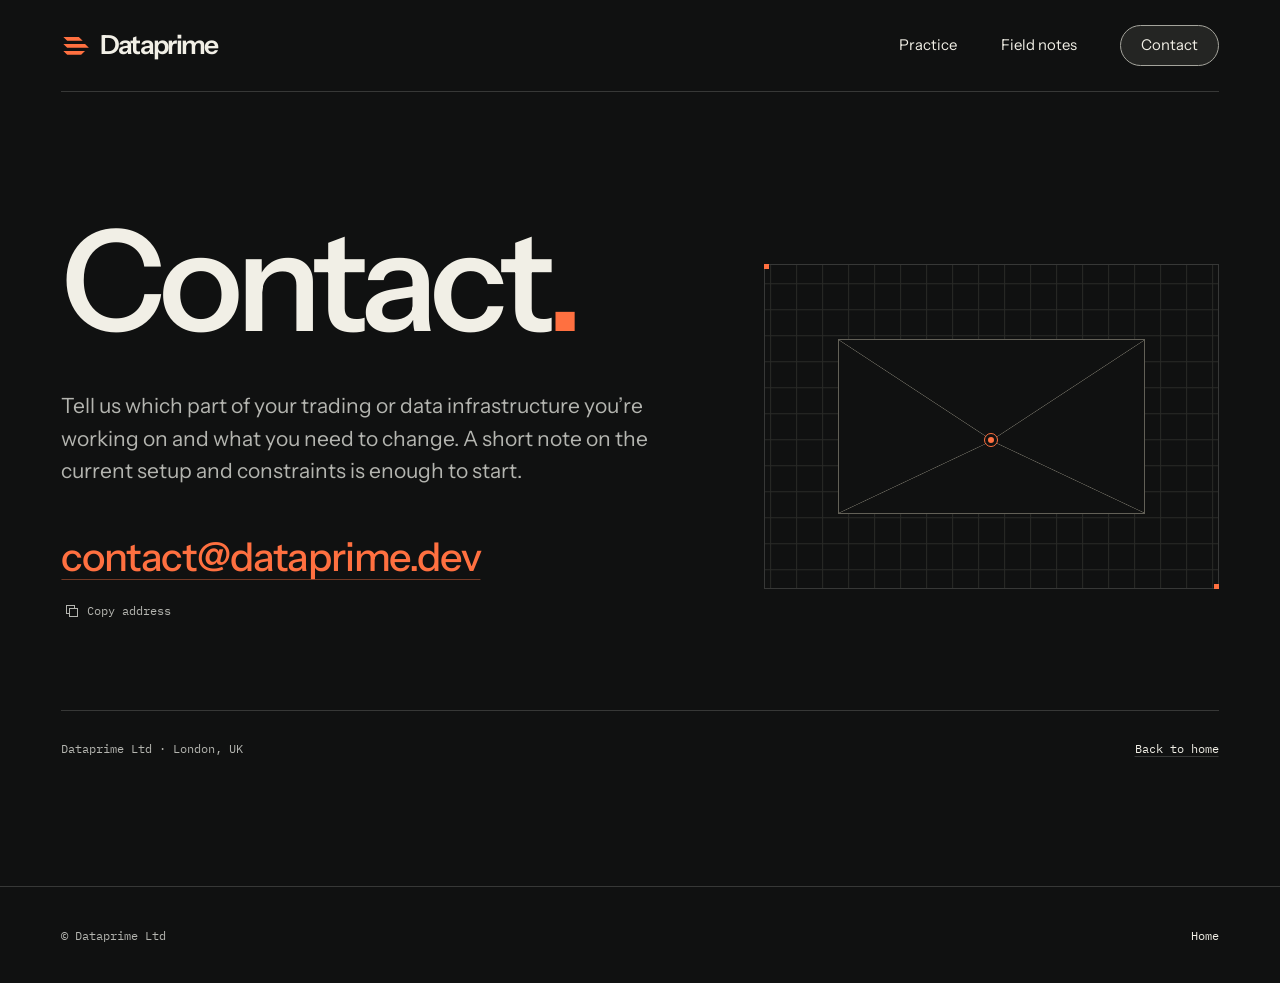
==== contact/index.html @ cd297ae4 "Rebuild Dataprime around trading infrastructure consultancy" ====
<!doctype html>
<html lang="en-GB">
  <head>
    <meta charset="utf-8">
    <meta name="viewport" content="width=device-width, initial-scale=1">
    <meta name="description" content="Contact Dataprime Ltd about trading systems, market data, or production infrastructure.">
    <meta name="theme-color" content="#101111">
    <title>Contact — Dataprime</title>
    <link rel="canonical" href="https://dataprime.dev/contact/">
    <link rel="icon" href="/assets/favicon.svg" type="image/svg+xml">
    <link rel="preload" href="/assets/fonts/instrument-sans-latin.woff2" as="font" type="font/woff2" crossorigin>
    <link rel="stylesheet" href="/styles.css">
    <link rel="stylesheet" href="/contact/contact.css">
    <script src="/contact/contact.js" defer></script>
  </head>
  <body class="contact-page">
    <a class="skip-link" href="#main">Skip to content</a>
    <header class="masthead">
      <div class="wrap nav-row">
        <a class="wordmark" href="/" aria-label="Dataprime home"><img src="/assets/mark.svg" alt="" width="31" height="31">Dataprime</a>
        <nav class="primary-nav" aria-label="Main navigation">
          <a href="/#practice">Practice</a>
          <a href="/#notes">Field notes</a>
          <a class="contact-link" href="/contact/" aria-current="page">Contact</a>
        </nav>
      </div>
    </header>

    <main class="wrap contact-main" id="main" tabindex="-1">
      <div class="contact-grid">
        <div class="contact-intro">
          <h1>Contact<span aria-hidden="true">.</span></h1>
          <p>Tell us which part of your trading or data infrastructure you’re working on and what you need to change. A short note on the current setup and constraints is enough to start.</p>
          <div class="contact-address">
            <a class="email-link" href="mailto:contact@dataprime.dev">contact@dataprime.dev</a>
          </div>
          <div class="contact-actions" hidden>
            <button class="copy-address" type="button"><span class="copy-icon" aria-hidden="true"></span><span>Copy address</span></button>
            <span class="copy-status" role="status"></span>
          </div>
        </div>

        <div class="envelope-grid" aria-hidden="true">
          <div class="envelope"><span></span></div>
        </div>
      </div>

      <div class="contact-details">
        <p>Dataprime Ltd · London, UK</p>
        <a href="/">Back to home</a>
      </div>
    </main>

    <footer class="site-footer">
      <div class="wrap footer-row">
        <span>© Dataprime Ltd</span>
        <a href="/">Home</a>
      </div>
    </footer>
  </body>
</html>
---- styles.css ----
@font-face {
  font-family: "Instrument Sans";
  src: url("/assets/fonts/instrument-sans-latin.woff2") format("woff2");
  font-style: normal;
  font-weight: 400 700;
  font-display: swap;
}
@font-face {
  font-family: "IBM Plex Mono";
  src: url("/assets/fonts/ibm-plex-mono-latin.woff2") format("woff2");
  font-style: normal;
  font-weight: 400;
  font-display: swap;
}
:root {
  color-scheme: dark;
  --sans: "Instrument Sans", Arial, sans-serif;
  --mono: "IBM Plex Mono", ui-monospace, monospace;
  --bg: #101111;
  --ink: #f1efe6;
  --muted: #b4b5b0;
  --orange: #ff7040;
  --rule: #373837;
  --gutter: clamp(1.25rem, 4.8vw, 5.5rem);
}
*,
*::before,
*::after {
  box-sizing: border-box;
}
html {
  scroll-behavior: smooth;
  scroll-padding-top: 1.5rem;
}
body {
  margin: 0;
  background: var(--bg);
  color: var(--ink);
  font-family: var(--sans);
  font-size: 1rem;
  line-height: 1.5;
  -webkit-font-smoothing: antialiased;
}
[hidden]:not(.practice-panel) {
  display: none !important;
}
img,
svg {
  vertical-align: middle;
}
button,
input {
  font: inherit;
}
a {
  color: inherit;
  text-decoration: none;
}
button {
  color: inherit;
  cursor: pointer;
}
button:focus-visible,
a:focus-visible,
summary:focus-visible,
[tabindex="0"]:focus-visible {
  outline: 2px solid var(--orange);
  outline-offset: 5px;
}
::selection {
  background: #ff956c;
  color: #131414;
}
.wrap {
  width: min(100% - var(--gutter) * 2, 92rem);
  margin-inline: auto;
}
.skip-link {
  position: fixed;
  z-index: 30;
  left: 1rem;
  top: 1rem;
  background: var(--ink);
  color: var(--bg);
  padding: 0.7rem 1rem;
  transform: translateY(-180%);
}
.skip-link:focus {
  transform: none;
}
.masthead {
  position: relative;
  z-index: 3;
}
.nav-row {
  height: 5.75rem;
  display: flex;
  align-items: center;
  justify-content: space-between;
  border-bottom: 1px solid var(--rule);
  gap: 1.25rem;
}
.wordmark {
  display: inline-flex;
  align-items: center;
  gap: 0.48rem;
  font-size: 1.64rem;
  font-weight: 620;
  letter-spacing: -0.065em;
  line-height: 1;
  white-space: nowrap;
}
.wordmark img {
  width: 1.92rem;
  height: auto;
}
.primary-nav {
  display: flex;
  align-items: center;
  gap: clamp(1.6rem, 3.4vw, 3.8rem);
  font-size: 0.93rem;
  line-height: 1;
}
.primary-nav a {
  display: inline-flex;
  min-height: 44px;
  align-items: center;
  transition: color 0.18s;
}
.primary-nav a:hover,
.footer-row a:hover {
  color: var(--orange);
}
.primary-nav .contact-link {
  min-height: 2.55rem;
  padding: 0 1.23rem;
  border: 1px solid #64645e;
  border-radius: 3rem;
  transition:
    background 0.18s,
    color 0.18s,
    border-color 0.18s;
}
.primary-nav .contact-link:hover,
.primary-nav .contact-link[aria-current] {
  color: var(--ink);
  background: #242523;
  border-color: #a4a49c;
}
.hero {
  overflow: hidden;
}
.hero-grid {
  position: relative;
  display: grid;
  grid-template-columns: 47% 53%;
  min-height: clamp(32rem, 42vw, 45rem);
  align-items: center;
  isolation: isolate;
}
.hero-copy {
  position: relative;
  z-index: 1;
  pointer-events: none;
  padding: clamp(4.5rem, 6.1vw, 7.15rem) 0 clamp(4.6rem, 6.2vw, 7.3rem);
}
.hero-copy a {
  pointer-events: auto;
}
.kicker {
  display: flex;
  align-items: center;
  gap: 0.68rem;
  margin: 0 0 1.9rem;
  font-family: var(--mono);
  font-size: 0.75rem;
  line-height: 1.5;
  letter-spacing: 0.085em;
  text-transform: uppercase;
  color: #cecec7;
}
.signal-icon {
  height: 15px;
  display: inline-flex;
  align-items: center;
  gap: 2px;
  color: var(--orange);
}
.signal-icon i {
  width: 2px;
  height: 5px;
  background: currentColor;
}
.signal-icon i:nth-child(2) {
  height: 10px;
}
.signal-icon i:nth-child(3) {
  height: 15px;
}
.signal-icon i:nth-child(4) {
  height: 8px;
}
h1,
h2,
h3,
p {
  text-wrap: pretty;
}
.hero h1 {
  font-size: clamp(5rem, 7.65vw, 8.7rem);
  line-height: 0.92;
  letter-spacing: -0.065em;
  word-spacing: 0.015em;
  font-weight: 520;
  margin: 0 0 1.55rem;
  text-wrap: initial;
}
.hero h1 > span {
  white-space: nowrap;
}
.stop {
  color: var(--orange);
}
.hero-lead {
  font-size: clamp(1.055rem, 1.28vw, 1.32rem);
  font-weight: 400;
  line-height: 1.48;
  max-width: 28rem;
  color: #bbbbb5;
  margin: 0 0 2.04rem;
}
.practice-link {
  display: inline-flex;
  align-items: center;
  gap: 0.74rem;
  padding: 0.78rem 1.16rem 0.78rem 1.03rem;
  background: var(--ink);
  color: #171817;
  border: 1px solid var(--ink);
  border-radius: 0.25rem;
  font-size: 0.9rem;
  font-weight: 580;
  transition:
    background 0.2s,
    border-color 0.2s;
}
.practice-link:hover {
  background: var(--orange);
  border-color: var(--orange);
}
.link-symbol {
  display: grid;
  gap: 2px;
  align-items: center;
  width: 13px;
}
.link-symbol i {
  display: block;
  height: 1.5px;
  background: currentColor;
  width: 8px;
}
.link-symbol i:nth-child(2) {
  width: 13px;
}
.link-symbol i:nth-child(3) {
  width: 10px;
}
.study {
  align-self: stretch;
  margin: 0;
  position: relative;
  min-width: 0;
  isolation: isolate;
}
.study-viewport {
  position: absolute;
  inset: 0 calc(-1 * var(--gutter)) 0 -9%;
  z-index: -1;
  overflow: hidden;
}
.assembly-view,
.assembly-view img,
.section-view {
  display: block;
  height: 100%;
  width: 100%;
  object-fit: cover;
}
.study-viewport {
  background: var(--bg);
}
.assembly-view {
  mix-blend-mode: lighten;
  mask-image:
    linear-gradient(90deg, transparent, #000 13%, #000 98%),
    linear-gradient(180deg, transparent, #000 9%, #000 84%, transparent);
  mask-composite: intersect;
}
.assembly-view img {
  object-position: 51% 51%;
}
.section-view {
  object-fit: contain;
  padding: 2rem 6% 4rem 4%;
}
.study-caption {
  position: absolute;
  bottom: 1.4rem;
  left: 2.2%;
  right: 0;
  display: flex;
  align-items: center;
  justify-content: space-between;
  gap: 1rem;
  font-family: var(--mono);
  font-size: 0.75rem;
}
.study-title {
  display: inline-flex;
  gap: 0.62rem;
  align-items: center;
  color: #b5b5ae;
}
.specimen-glyph {
  width: 17px;
  height: 17px;
  border: 1px solid #b5b5ae;
  border-radius: 50%;
  position: relative;
  display: inline-block;
}
.specimen-glyph::before,
.specimen-glyph::after {
  content: "";
  position: absolute;
  top: 50%;
  left: 50%;
  background: #b5b5ae;
  transform: translate(-50%, -50%);
}
.specimen-glyph::before {
  width: 23px;
  height: 1px;
}
.specimen-glyph::after {
  width: 1px;
  height: 23px;
}
.view-controls {
  display: flex;
  align-items: center;
  padding: 3px;
  gap: 2px;
  border: 1px solid #4a4b46;
  border-radius: 5px;
  background: #111211;
}
.view-controls button {
  border: 0;
  background: transparent;
  border-radius: 2px;
  color: #a6a7a2;
  font-size: 0.75rem;
  line-height: 1;
  padding: 0.6rem 0.72rem;
  transition:
    color 0.18s,
    background 0.18s;
}
.view-controls button:hover {
  color: #fff;
}
.view-controls button[aria-pressed="true"] {
  background: #323430;
  color: #f4f2e9;
}
.registration {
  position: absolute;
  width: 13px;
  height: 13px;
  opacity: 0.8;
  pointer-events: none;
  color: #74746b;
}
.registration::before,
.registration::after {
  position: absolute;
  content: "";
  left: 6px;
  top: 0;
  height: 13px;
  width: 1px;
  background: currentColor;
}
.registration::after {
  transform: rotate(90deg);
}
.reg-start {
  left: 2%;
  top: 1.7rem;
}
.reg-end {
  right: 0;
  top: 1.7rem;
}
.clock-strip {
  border-block: 1px solid var(--rule);
  background: #151615;
}
.clock-row {
  display: grid;
  grid-template-columns: 1.5fr 1fr 1fr 1fr;
  min-height: 3.65rem;
  align-items: center;
}
.clock-heading,
.clock {
  display: flex;
  align-items: center;
  font-family: var(--mono);
  font-size: 0.76rem;
  line-height: 1.3;
}
.clock-heading {
  gap: 0.7rem;
  text-transform: uppercase;
  letter-spacing: 0.07em;
  color: #b7b8b1;
}
.clock-heading svg {
  color: var(--orange);
}
.clock {
  justify-content: center;
  border-left: 1px solid var(--rule);
  gap: clamp(0.6rem, 2vw, 2.25rem);
  color: #a8a9a3;
}
.clock time {
  color: #e7e6de;
  font-variant-numeric: tabular-nums;
  font-size: 0.83rem;
}
.site-footer {
  border-top: 1px solid var(--rule);
  color: var(--muted);
}
.footer-row {
  display: flex;
  align-items: center;
  gap: 2rem;
  min-height: 6rem;
  font-family: var(--mono);
  font-size: 0.78rem;
}
.footer-row a {
  margin-left: auto;
  padding-block: 0.8rem;
  color: var(--ink);
}
@media (min-width: 1660px) {
  .study-viewport {
    right: -6rem;
  }
}
@media (max-width: 860px) {
  .hero h1 {
    font-size: clamp(4.5rem, 8.3vw, 5.5rem);
  }
  .hero-lead {
    max-width: 23rem;
  }
  .hero-copy {
    padding-right: 0.5rem;
  }
  .kicker {
    font-size: 0.7rem;
  }
}
@media (max-width: 760px) {
  .nav-row {
    height: 4.6rem;
    gap: 0.6rem;
  }
  .wordmark {
    font-size: 1.35rem;
    gap: 0.3rem;
  }
  .wordmark img {
    width: 1.6rem;
  }
  .primary-nav {
    gap: 1.1rem;
    font-size: 0.85rem;
  }
  .primary-nav .contact-link {
    padding: 0 0.9rem;
    min-height: 2.2rem;
  }
  .hero-grid {
    grid-template-columns: 100%;
    min-height: 0;
  }
  .hero-copy {
    padding: 3.1rem 0 0;
  }
  .kicker {
    margin-bottom: 1.5rem;
  }
  .hero h1 {
    font-size: clamp(4rem, 12.4vw, 5.8rem);
    margin-bottom: 1rem;
  }
  .hero-lead {
    font-size: 1.03rem;
    max-width: 30rem;
    margin-bottom: 1.32rem;
  }
  .practice-link {
    padding: 0.64rem 0.9rem;
    font-size: 0.875rem;
  }
  .study {
    height: clamp(15rem, 55vw, 23rem);
    margin-top: 0.25rem;
  }
  .study-viewport {
    inset: -0.7rem calc(-1 * var(--gutter)) 0;
  }
  .assembly-view {
    mask-image: linear-gradient(
      180deg,
      transparent,
      #000 12%,
      #000 78%,
      transparent
    );
  }
  .assembly-view img {
    object-position: center 54%;
  }
  .section-view {
    padding: 0 0.4rem 2.8rem;
  }
  .study-caption {
    left: 0;
    bottom: 0.65rem;
  }
  .reg-start,
  .reg-end {
    top: 1rem;
  }
  .clock-row {
    grid-template-columns: auto 1fr 1fr 1fr;
    min-height: 3.5rem;
    gap: 0.55rem;
  }
  .clock-heading {
    font-size: 0;
    gap: 0;
    margin-right: 0.2rem;
  }
  .clock-heading svg {
    width: 1.1rem;
    height: 1.1rem;
  }
  .clock {
    gap: 0.5rem;
    font-size: 0.68rem;
  }
  .clock time {
    font-size: 0.73rem;
  }
  .footer-row {
    min-height: 5rem;
    gap: 1rem;
  }
}
@media (max-width: 380px) {
  :root {
    --gutter: 1rem;
  }
  .wordmark {
    font-size: 1.18rem;
  }
  .wordmark img {
    width: 1.32rem;
  }
  .primary-nav {
    gap: 0.68rem;
    font-size: 0.77rem;
    white-space: nowrap;
  }
  .primary-nav .contact-link {
    padding: 0 0.67rem;
  }
  .kicker {
    letter-spacing: 0.045em;
  }
  .clock {
    flex-direction: column;
    gap: 0.1rem;
  }
  .study-title {
    font-size: 0.68rem;
  }
  .view-controls button {
    padding: 0.55rem 0.55rem;
  }
}
@media (prefers-reduced-motion: reduce) {
  html {
    scroll-behavior: auto;
  }
  *,
  *::before,
  *::after {
    animation-duration: 0.01ms !important;
    animation-iteration-count: 1 !important;
    transition-duration: 0.01ms !important;
    scroll-behavior: auto !important;
  }
}

@media (hover: hover) and (pointer: fine) and (prefers-reduced-motion: no-preference) {
  .assembly-view img {
    transform: scale(1.025) translate(var(--study-x, 0%), var(--study-y, 0%));
    transition: transform 0.45s ease-out;
  }
}
---- contact/contact.css ----
.contact-page {
  display: flex;
  flex-direction: column;
  min-height: 100svh;
}

.contact-main {
  flex: 1;
  padding-block: clamp(72px, 10vw, 148px) clamp(72px, 9vw, 128px);
}

.contact-grid {
  display: grid;
  grid-template-columns: minmax(0, 1.35fr) minmax(0, 1fr);
  gap: clamp(32px, 7vw, 108px);
  align-items: center;
}

.contact-intro h1 {
  margin: 0;
  color: var(--ink);
  font-size: clamp(76px, 11vw, 164px);
  font-weight: 560;
  line-height: .86;
  letter-spacing: -.05em;
}

.contact-intro h1 span {
  color: var(--orange);
}

.contact-intro > p {
  max-width: 43ch;
  margin: clamp(30px, 4vw, 49px) 0 0;
  color: var(--muted);
  font-size: clamp(17px, 1.7vw, 21px);
  line-height: 1.55;
  text-wrap: pretty;
}

.contact-address {
  margin-top: clamp(26px, 4vw, 46px);
}

.email-link {
  display: inline-block;
  max-width: 100%;
  min-height: 44px;
  color: var(--orange);
  font-size: clamp(23px, 3.1vw, 43px);
  font-weight: 500;
  line-height: 1.2;
  letter-spacing: -.03em;
  text-decoration: underline;
  text-decoration-color: #ff70406b;
  text-decoration-thickness: 1px;
  text-underline-offset: .2em;
  overflow-wrap: anywhere;
  vertical-align: top;
}

.email-link:hover {
  text-decoration-color: currentColor;
}

.contact-actions {
  display: flex;
  flex-wrap: wrap;
  align-items: center;
  column-gap: 16px;
  margin-top: 8px;
  color: var(--muted);
  font-family: var(--mono);
  font-size: 12px;
}

.copy-address {
  display: inline-flex;
  min-height: 44px;
  align-items: center;
  gap: 8px;
  padding: 0 4px;
  border: 0;
  background: transparent;
  color: inherit;
  font: inherit;
  line-height: 1.2;
  cursor: pointer;
}

.copy-address:hover {
  color: var(--ink);
}

.copy-icon {
  position: relative;
  width: 14px;
  height: 14px;
}

.copy-icon::before,
.copy-icon::after {
  position: absolute;
  width: 9px;
  height: 9px;
  border: 1px solid currentColor;
  content: "";
}

.copy-icon::before {
  inset: 1px auto auto 1px;
}

.copy-icon::after {
  inset: 4px auto auto 4px;
  background: var(--bg);
}

.envelope-grid {
  --grid-line: #292a27;
  --envelope-line: #626057;
  --diagonal-start: calc(50% - .65px);
  --diagonal-end: calc(50% + .65px);
  position: relative;
  display: grid;
  min-width: 0;
  aspect-ratio: 1.4;
  place-items: center;
  border: 1px solid var(--rule);
  background:
    linear-gradient(90deg, var(--grid-line) 1px, transparent 1px) center / 26px 26px,
    linear-gradient(var(--grid-line) 1px, transparent 1px) center / 26px 26px;
}

.envelope-grid::before,
.envelope-grid::after {
  position: absolute;
  width: 5px;
  height: 5px;
  background: var(--orange);
  content: "";
}

.envelope-grid::before {
  inset: -1px auto auto -1px;
}

.envelope-grid::after {
  inset: auto -1px -1px auto;
}

.envelope {
  position: relative;
  width: 68%;
  aspect-ratio: 1.76;
  border: 1px solid var(--envelope-line);
  background: var(--bg);
}

.envelope::before,
.envelope::after {
  position: absolute;
  right: 0;
  left: 0;
  background-repeat: no-repeat;
  background-size: 50% 100%;
  content: "";
}

.envelope::before {
  top: 0;
  height: 58%;
  background-image:
    linear-gradient(to top right, transparent var(--diagonal-start), var(--envelope-line) 50%, transparent var(--diagonal-end)),
    linear-gradient(to top left, transparent var(--diagonal-start), var(--envelope-line) 50%, transparent var(--diagonal-end));
  background-position: left top, right top;
}

.envelope::after {
  bottom: 0;
  height: 42%;
  background-image:
    linear-gradient(to bottom right, transparent var(--diagonal-start), var(--envelope-line) 50%, transparent var(--diagonal-end)),
    linear-gradient(to bottom left, transparent var(--diagonal-start), var(--envelope-line) 50%, transparent var(--diagonal-end));
  background-position: left bottom, right bottom;
}

.envelope span {
  position: absolute;
  z-index: 1;
  top: 58%;
  left: 50%;
  width: 12px;
  height: 12px;
  border: 3px solid var(--bg);
  border-radius: 50%;
  background: var(--orange);
  outline: 1px solid var(--orange);
  transform: translate(-50%, -50%);
}

.contact-details {
  display: flex;
  justify-content: space-between;
  gap: 16px 24px;
  align-items: center;
  margin-top: clamp(40px, 6vw, 88px);
  padding-top: 16px;
  border-top: 1px solid var(--rule);
  color: var(--muted);
  font-family: var(--mono);
  font-size: 12px;
}

.contact-details p {
  margin: 0;
}

.contact-details a {
  display: inline-flex;
  min-height: 44px;
  align-items: center;
  color: var(--ink);
  text-decoration: underline;
  text-decoration-color: var(--rule);
  text-underline-offset: .25em;
}

.contact-details a:hover {
  text-decoration-color: currentColor;
}

@media (max-width: 760px) {
  .contact-grid {
    grid-template-columns: 1fr;
  }

  .envelope-grid {
    width: min(100%, 420px);
  }
}

@media (max-width: 400px) {
  .contact-details {
    flex-wrap: wrap;
    gap: 2px 16px;
  }
}
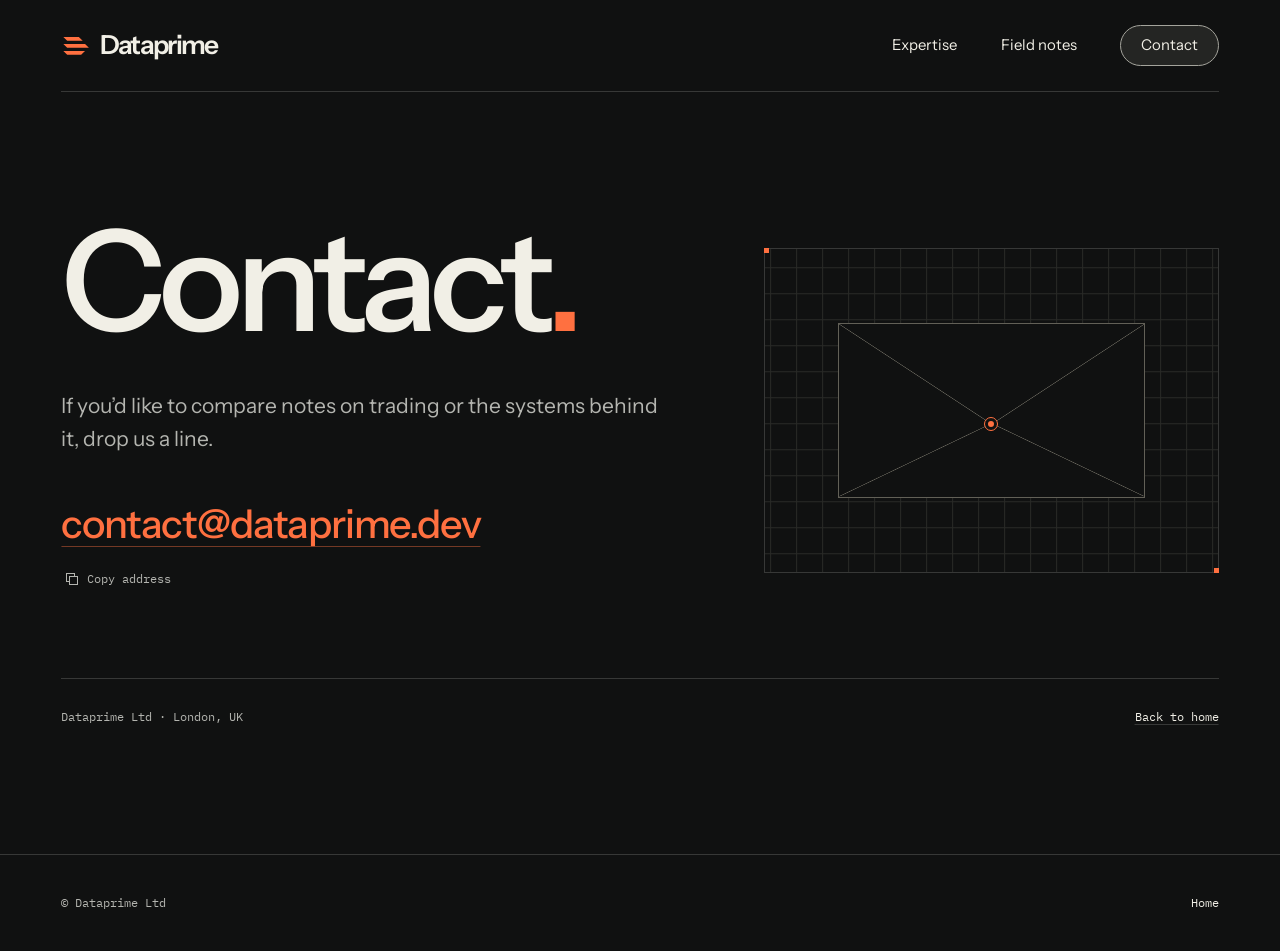
==== commit 604327a0: "Bring trading microstructure to the fore and reveal the photonic cable on scroll" ====
--- a/contact/index.html
+++ b/contact/index.html
@@ -3,7 +3,7 @@
   <head>
     <meta charset="utf-8">
     <meta name="viewport" content="width=device-width, initial-scale=1">
-    <meta name="description" content="Contact Dataprime Ltd about trading systems, market data, or production infrastructure.">
+    <meta name="description" content="Get in touch with Dataprime Ltd to compare notes on markets, trading, and the systems behind them.">
     <meta name="theme-color" content="#101111">
     <title>Contact — Dataprime</title>
     <link rel="canonical" href="https://dataprime.dev/contact/">
@@ -11,6 +11,7 @@
     <link rel="preload" href="/assets/fonts/instrument-sans-latin.woff2" as="font" type="font/woff2" crossorigin>
     <link rel="stylesheet" href="/styles.css">
     <link rel="stylesheet" href="/contact/contact.css">
+    <noscript><style>.contact-address > a { display: none; }</style></noscript>
     <script src="/contact/contact.js" defer></script>
   </head>
   <body class="contact-page">
@@ -19,7 +20,7 @@
       <div class="wrap nav-row">
         <a class="wordmark" href="/" aria-label="Dataprime home"><img src="/assets/mark.svg" alt="" width="31" height="31">Dataprime</a>
         <nav class="primary-nav" aria-label="Main navigation">
-          <a href="/#practice">Practice</a>
+          <a href="/#practice">Expertise</a>
           <a href="/#notes">Field notes</a>
           <a class="contact-link" href="/contact/" aria-current="page">Contact</a>
         </nav>
@@ -30,9 +31,10 @@
       <div class="contact-grid">
         <div class="contact-intro">
           <h1>Contact<span aria-hidden="true">.</span></h1>
-          <p>Tell us which part of your trading or data infrastructure you’re working on and what you need to change. A short note on the current setup and constraints is enough to start.</p>
+          <p>If you’d like to compare notes on trading or the systems behind it, drop us a line.</p>
           <div class="contact-address">
             <a class="email-link" href="mailto:contact@dataprime.dev">contact@dataprime.dev</a>
+            <noscript><span class="contact-address-text">contact [at] dataprime.dev</span></noscript>
           </div>
           <div class="contact-actions" hidden>
             <button class="copy-address" type="button"><span class="copy-icon" aria-hidden="true"></span><span>Copy address</span></button>
--- a/styles.css
+++ b/styles.css
@@ -322,6 +322,25 @@
   align-items: center;
   color: #b5b5ae;
 }
+.scan-cue {
+  display: none;
+}
+.hero[data-optical-scan="ready"]
+  .study:has(.assembly-view:not([hidden]))
+  .study-name {
+  display: none;
+}
+.hero[data-optical-phase="start"]
+  .study:has(.assembly-view:not([hidden]))
+  .cue-start,
+.hero[data-optical-phase="scanning"]
+  .study:has(.assembly-view:not([hidden]))
+  .cue-scanning,
+.hero[data-optical-phase="complete"]
+  .study:has(.assembly-view:not([hidden]))
+  .cue-complete {
+  display: inline;
+}
 .specimen-glyph {
   width: 17px;
   height: 17px;
@@ -491,7 +510,7 @@
     width: 1.6rem;
   }
   .primary-nav {
-    gap: 1.1rem;
+    gap: clamp(0.8rem, 3.35vw, 1.1rem);
     font-size: 0.85rem;
   }
   .primary-nav .contact-link {
@@ -577,19 +596,44 @@
     gap: 1rem;
   }
 }
+@media (min-width: 381px) and (max-width: 440px) {
+  .wordmark {
+    font-size: 1.2rem;
+  }
+  .wordmark img {
+    width: 1.35rem;
+  }
+  .primary-nav {
+    font-size: 0.8rem;
+    gap: 0.75rem;
+    white-space: nowrap;
+  }
+  .primary-nav .contact-link {
+    padding-inline: 0.7rem;
+  }
+}
 @media (max-width: 380px) {
   :root {
     --gutter: 1rem;
   }
+  .nav-row {
+    height: auto;
+    display: grid;
+    grid-template-columns: 1fr;
+    gap: 0.45rem;
+    padding-block: 0.9rem 0.55rem;
+  }
   .wordmark {
-    font-size: 1.18rem;
+    justify-self: start;
+    font-size: 1.35rem;
   }
   .wordmark img {
     width: 1.32rem;
   }
   .primary-nav {
-    gap: 0.68rem;
-    font-size: 0.77rem;
+    justify-content: space-between;
+    gap: 0.8rem;
+    font-size: 0.85rem;
     white-space: nowrap;
   }
   .primary-nav .contact-link {
@@ -622,10 +666,3 @@
     scroll-behavior: auto !important;
   }
 }
-
-@media (hover: hover) and (pointer: fine) and (prefers-reduced-motion: no-preference) {
-  .assembly-view img {
-    transform: scale(1.025) translate(var(--study-x, 0%), var(--study-y, 0%));
-    transition: transform 0.45s ease-out;
-  }
-}
--- a/contact/contact.css
+++ b/contact/contact.css
@@ -40,6 +40,11 @@
 
 .contact-address {
   margin-top: clamp(26px, 4vw, 46px);
+}
+
+.contact-address-text {
+  color: var(--contact-accent);
+  font-size: clamp(20px, 3vw, 40px);
 }
 
 .email-link {
